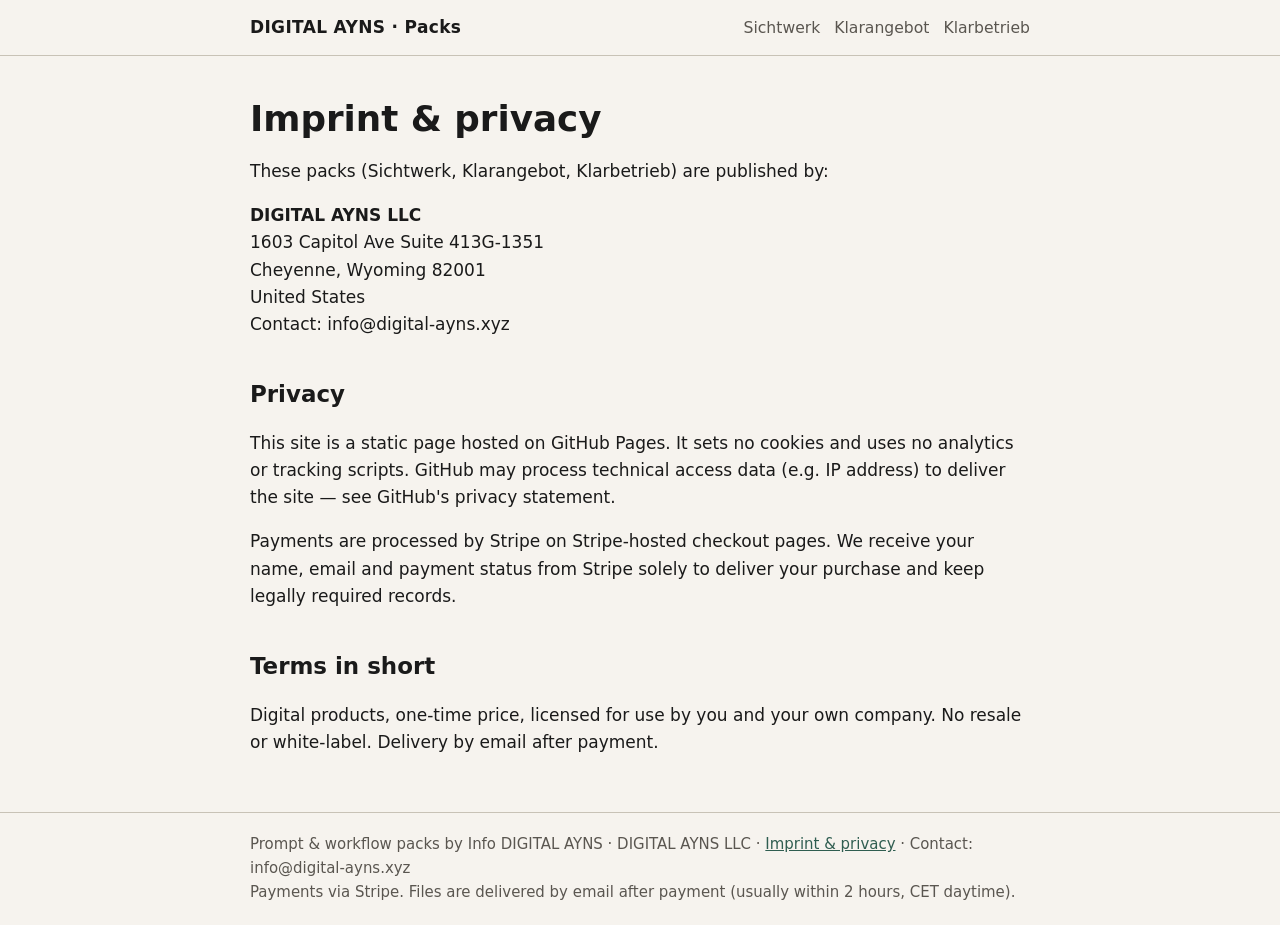
==== imprint/index.html @ 6a7f419d "Product site: Sichtwerk, Klarangebot, Klarbetrieb" ====
<!doctype html>
<html lang="en"><head><meta charset="utf-8"><meta name="viewport" content="width=device-width,initial-scale=1">
<title>Imprint &amp; privacy — DIGITAL AYNS Packs</title><meta name="description" content="Imprint and privacy notice for DIGITAL AYNS prompt &amp; workflow packs.">
<link rel="canonical" href="https://digital-ayns-de.github.io/imprint/"><meta property="og:type" content="website"><meta property="og:title" content="Imprint &amp; privacy — DIGITAL AYNS Packs">
<meta property="og:description" content="Imprint and privacy notice for DIGITAL AYNS prompt &amp; workflow packs."><meta property="og:url" content="https://digital-ayns-de.github.io/imprint/"><meta property="og:image" content="https://digital-ayns-de.github.io/og.png">
<meta name="twitter:card" content="summary_large_image"><link rel="icon" href="/favicon.svg" type="image/svg+xml"><link rel="stylesheet" href="/style.css">
</head><body>
<header><div class="wrap"><a class="brand" href="/">DIGITAL AYNS · Packs</a><nav><a href="/sichtwerk/">Sichtwerk</a><a href="/klarangebot/">Klarangebot</a><a href="/klarbetrieb/">Klarbetrieb</a></nav></div></header>
<main class="wrap">
<h1>Imprint &amp; privacy</h1>
<p>These packs (Sichtwerk, Klarangebot, Klarbetrieb) are published by:</p>
<p><strong>DIGITAL AYNS LLC</strong><br>1603 Capitol Ave Suite 413G-1351<br>Cheyenne, Wyoming 82001<br>United States<br>Contact: info@digital-ayns.xyz</p>
<h2>Privacy</h2>
<p>This site is a static page hosted on GitHub Pages. It sets no cookies and uses no analytics or tracking scripts. GitHub may process technical access data (e.g. IP address) to deliver the site — see GitHub's privacy statement.</p>
<p>Payments are processed by Stripe on Stripe-hosted checkout pages. We receive your name, email and payment status from Stripe solely to deliver your purchase and keep legally required records.</p>
<h2>Terms in short</h2>
<p>Digital products, one-time price, licensed for use by you and your own company. No resale or white-label. Delivery by email after payment.</p>
</main>
<footer><div class="wrap">Prompt &amp; workflow packs by Info DIGITAL AYNS · DIGITAL AYNS LLC · <a href="/imprint/">Imprint &amp; privacy</a> · Contact: info@digital-ayns.xyz<br>Payments via Stripe. Files are delivered by email after payment (usually within 2 hours, CET daytime).</div></footer>
</body></html>
---- style.css ----
:root{--paper:#F6F3EE;--ink:#1A1A1A;--accent:#2F5D50;--line:#C8C2B6;--muted:#5a5650}
*{box-sizing:border-box}html{font-size:17px}body{margin:0;background:var(--paper);color:var(--ink);font-family:ui-sans-serif,system-ui,-apple-system,"Segoe UI",Roboto,Helvetica,Arial,sans-serif;line-height:1.6}
a{color:var(--accent)}.wrap{max-width:820px;margin:0 auto;padding:0 20px}
header{border-bottom:1px solid var(--line);padding:14px 0}header .wrap{display:flex;justify-content:space-between;align-items:center;gap:12px;flex-wrap:wrap}
.brand{font-weight:700;text-decoration:none;color:var(--ink);letter-spacing:.02em}nav a{margin-left:14px;text-decoration:none;color:var(--muted);font-size:.92rem}
h1{font-size:2.1rem;line-height:1.2;margin:42px 0 10px}h2{font-size:1.35rem;margin:38px 0 10px}h3{margin:22px 0 4px;font-size:1.05rem}
.lead{font-size:1.15rem;color:var(--muted)}.meta{font-size:.95rem;color:var(--muted)}
.btn{display:inline-block;background:var(--accent);color:#fff;padding:12px 22px;border-radius:6px;text-decoration:none;font-weight:600;margin:14px 10px 6px 0}
.btn.alt{background:transparent;color:var(--accent);border:1px solid var(--accent)}
.cards{display:grid;grid-template-columns:repeat(auto-fit,minmax(230px,1fr));gap:16px;margin:24px 0}
.card{border:1px solid var(--line);border-radius:8px;padding:18px;background:#fbfaf7}.card h3{margin-top:0}
.price{font-weight:700}.tag{display:inline-block;font-size:.78rem;border:1px solid var(--line);border-radius:20px;padding:1px 9px;margin-right:4px;color:var(--muted)}
pre{background:#fff;border:1px solid var(--line);border-radius:6px;padding:14px;overflow-x:auto;font-size:.82rem;line-height:1.45;white-space:pre-wrap}
ul{padding-left:22px}footer{border-top:1px solid var(--line);margin-top:56px;padding:20px 0;font-size:.88rem;color:var(--muted)}
.faq dt{font-weight:600;margin-top:14px}.faq dd{margin:4px 0 0 0}
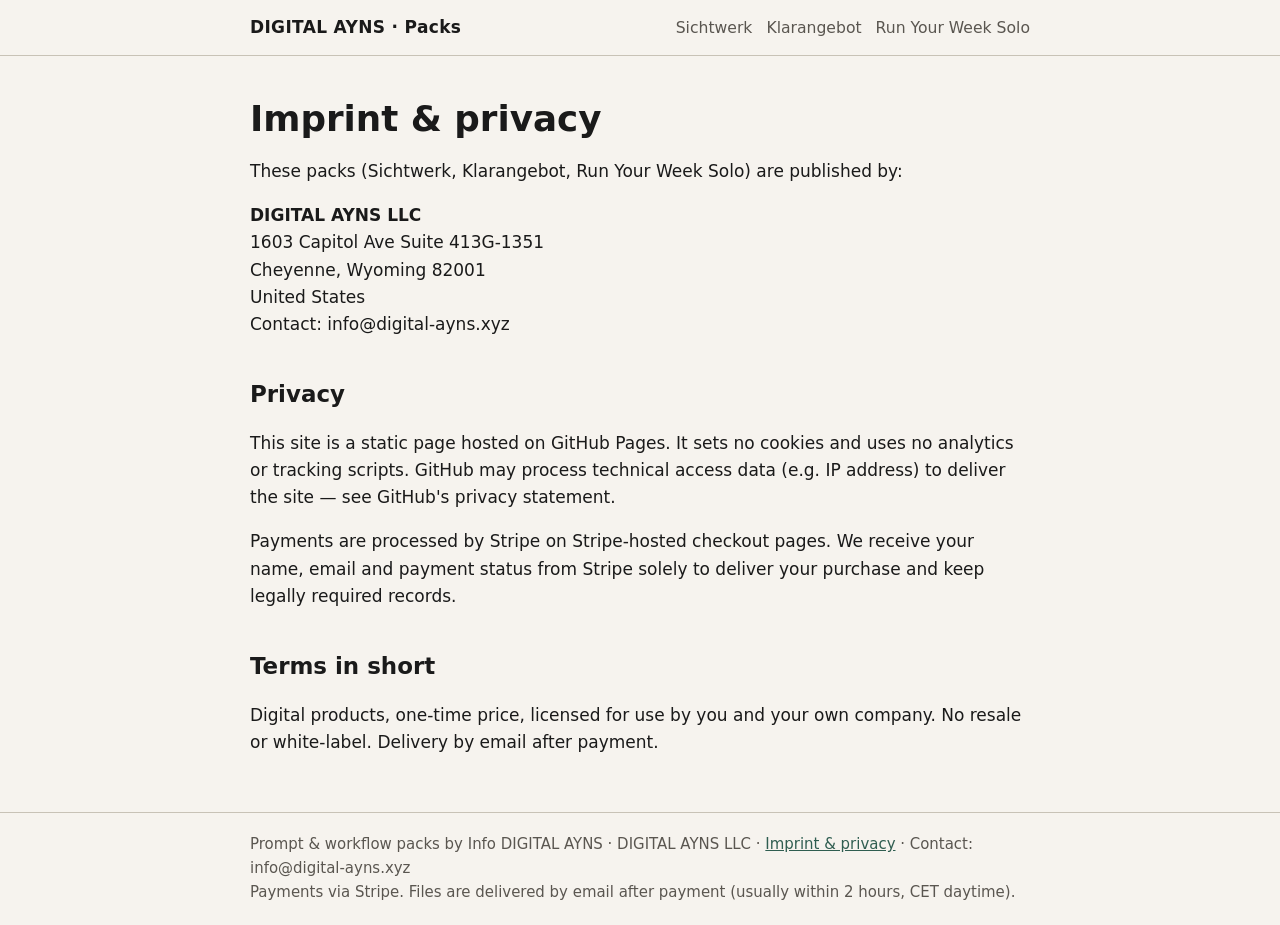
==== commit 95769b3d: "Rename EN product Klarbetrieb to Run Your Week Solo (URL unchanged)" ====
--- a/imprint/index.html
+++ b/imprint/index.html
@@ -5,10 +5,10 @@
 <meta property="og:description" content="Imprint and privacy notice for DIGITAL AYNS prompt &amp; workflow packs."><meta property="og:url" content="https://digital-ayns-de.github.io/imprint/"><meta property="og:image" content="https://digital-ayns-de.github.io/og.png">
 <meta name="twitter:card" content="summary_large_image"><link rel="icon" href="/favicon.svg" type="image/svg+xml"><link rel="stylesheet" href="/style.css">
 </head><body>
-<header><div class="wrap"><a class="brand" href="/">DIGITAL AYNS · Packs</a><nav><a href="/sichtwerk/">Sichtwerk</a><a href="/klarangebot/">Klarangebot</a><a href="/klarbetrieb/">Klarbetrieb</a></nav></div></header>
+<header><div class="wrap"><a class="brand" href="/">DIGITAL AYNS · Packs</a><nav><a href="/sichtwerk/">Sichtwerk</a><a href="/klarangebot/">Klarangebot</a><a href="/klarbetrieb/">Run Your Week Solo</a></nav></div></header>
 <main class="wrap">
 <h1>Imprint &amp; privacy</h1>
-<p>These packs (Sichtwerk, Klarangebot, Klarbetrieb) are published by:</p>
+<p>These packs (Sichtwerk, Klarangebot, Run Your Week Solo) are published by:</p>
 <p><strong>DIGITAL AYNS LLC</strong><br>1603 Capitol Ave Suite 413G-1351<br>Cheyenne, Wyoming 82001<br>United States<br>Contact: info@digital-ayns.xyz</p>
 <h2>Privacy</h2>
 <p>This site is a static page hosted on GitHub Pages. It sets no cookies and uses no analytics or tracking scripts. GitHub may process technical access data (e.g. IP address) to deliver the site — see GitHub's privacy statement.</p>
